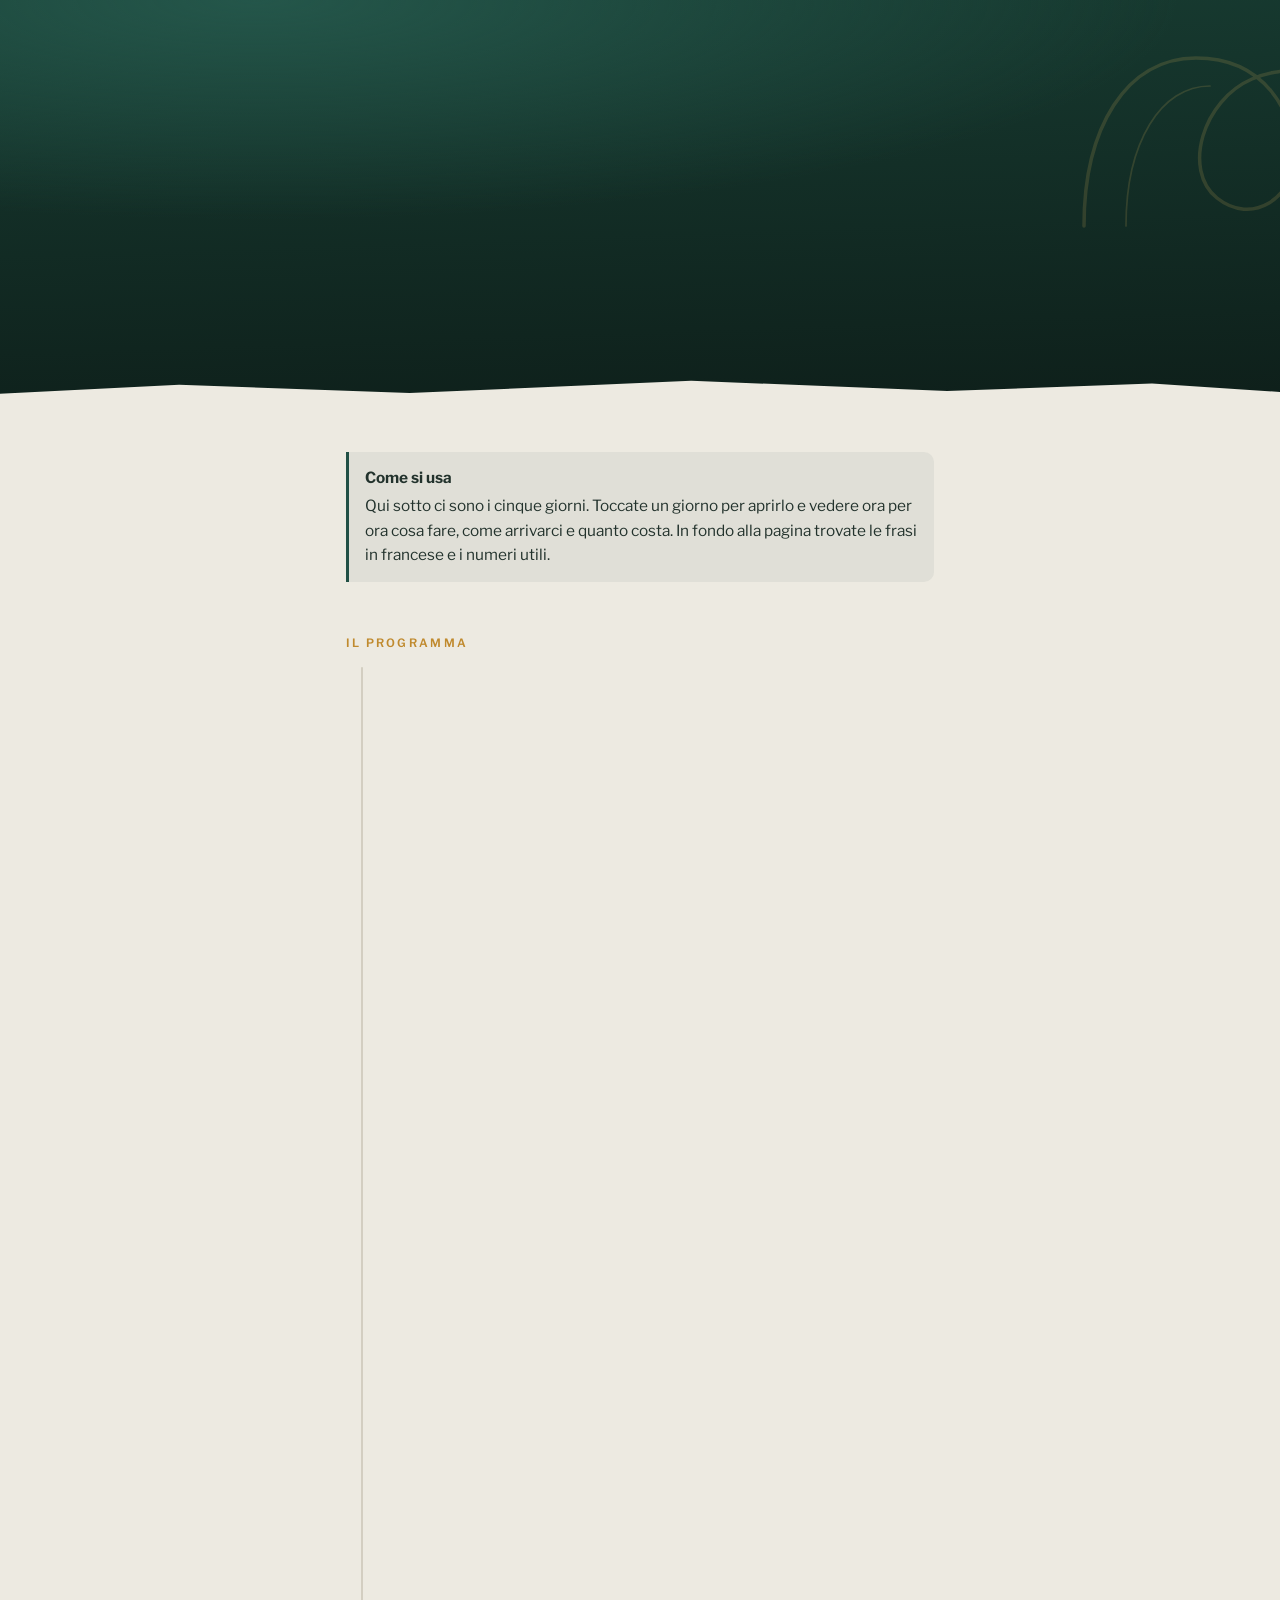
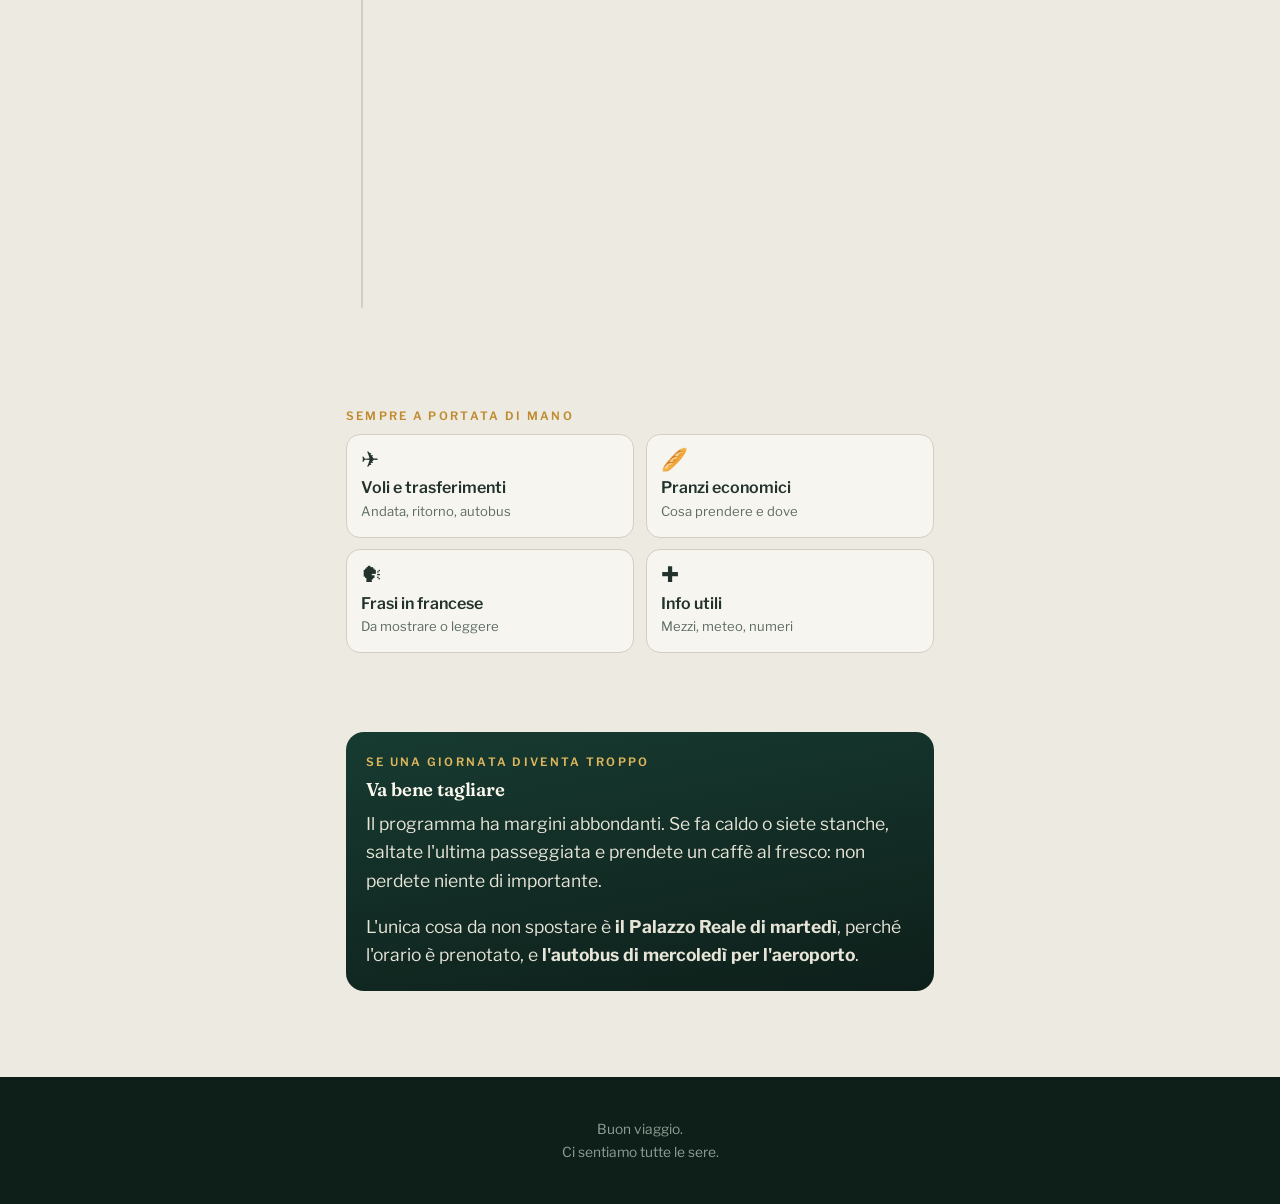
==== index.html @ 73b5b3a3 "Aggiungo index.html" ====
<!doctype html>
<html lang="it">
<head>
<meta charset="utf-8">
<meta name="viewport" content="width=device-width, initial-scale=1">
<meta name="robots" content="noindex, nofollow, noarchive, nosnippet, noimageindex">
<meta name="theme-color" content="#173B31">
<title>Bruxelles e Bruges — 8/12 agosto</title>
<link rel="preconnect" href="https://fonts.googleapis.com">
<link rel="preconnect" href="https://fonts.gstatic.com" crossorigin>
<link href="https://fonts.googleapis.com/css2?family=DM+Mono:wght@400;500&family=Fraunces:SOFT,WONK,opsz,wght@0..100,0..1,9..144,400..700&family=Libre+Franklin:wght@400;500;600;700&display=swap" rel="stylesheet">
<link rel="stylesheet" href="css/style.css">
</head>
<body>

<header class="hero">
  <svg class="hero__flourish" viewBox="0 0 200 200" fill="none" aria-hidden="true">
    <path d="M10 190C10 120 40 70 90 70s70 40 70 70-30 50-55 30-10-70 25-85 60 5 60 5" stroke="#E0B75C" stroke-width="2.5" stroke-linecap="round"/>
    <path d="M40 190c0-60 25-100 60-100" stroke="#E0B75C" stroke-width="1.2" stroke-linecap="round"/>
  </svg>
  <div class="wrap">
    <p class="kicker rise">Mamma &amp; Anna</p>
    <h1 class="rise">Bruxelles<br>e Bruges</h1>
    <p class="lede rise">Cinque giorni, una cosa bella al giorno e tutto il tempo per un caffè.</p>
    <p class="rise"><span class="dates mono">SAB 8 → MER 12 AGOSTO 2026</span></p>
  </div>
</header>

<main>

  <section class="section section--tight">
    <div class="wrap">
      <div class="note note--calm">
        <strong>Come si usa</strong>
        <p>Qui sotto ci sono i cinque giorni. Toccate un giorno per aprirlo e vedere ora per ora cosa fare, come arrivarci e quanto costa. In fondo alla pagina trovate le frasi in francese e i numeri utili.</p>
      </div>
    </div>
  </section>

  <section class="section" style="padding-top:.4rem">
    <div class="wrap">
      <p class="eyebrow">Il programma</p>

      <div class="thread">
        <div class="thread__rail"></div>
        <div class="thread__fill"></div>

        <article class="day">
          <span class="day__node"></span>
          <a class="day__card" href="sabato.html">
            <p class="day__date">SAB 8 AGOSTO <b>giorno 1</b></p>
            <h2 class="day__title">Arrivo, Grand Place e una serata da ballo</h2>
            <p class="day__sub">Si atterra a metà mattina, si lasciano le valigie e si va a piedi nella parte più bella della città. La sera, musica.</p>
            <div class="day__meta">
              <span class="chip">Volo 08:55</span>
              <span class="chip">Solo a piedi</span>
              <span class="chip chip--sun">≈ 28°</span>
            </div>
            <span class="day__go">Apri il giorno
              <svg width="14" height="14" viewBox="0 0 24 24" fill="none" stroke="currentColor" stroke-width="2.4" stroke-linecap="round"><path d="M5 12h13M13 6l6 6-6 6"/></svg>
            </span>
          </a>
        </article>

        <article class="day">
          <span class="day__node"></span>
          <a class="day__card" href="domenica.html">
            <p class="day__date">DOM 9 AGOSTO <b>giorno 2</b></p>
            <h2 class="day__title">L'Atomium al mattino, la festa del Meyboom nel pomeriggio</h2>
            <p class="day__sub">La sfera gigante presto, quando c'è ancora fresco. Poi in centro capita addosso la festa più antica di Bruxelles.</p>
            <div class="day__meta">
              <span class="chip">Atomium</span>
              <span class="chip chip--star">Festa in strada</span>
              <span class="chip chip--sun">≈ 32°</span>
            </div>
            <span class="day__go">Apri il giorno
              <svg width="14" height="14" viewBox="0 0 24 24" fill="none" stroke="currentColor" stroke-width="2.4" stroke-linecap="round"><path d="M5 12h13M13 6l6 6-6 6"/></svg>
            </span>
          </a>
        </article>

        <article class="day">
          <span class="day__node"></span>
          <a class="day__card" href="lunedi.html">
            <p class="day__date">LUN 10 AGOSTO <b>giorno 3</b></p>
            <h2 class="day__title">Bruges in giornata, con calma</h2>
            <p class="day__sub">Un'ora di treno, mezz'ora di battello sui canali e una passeggiata che dalla stazione arriva al centro senza mai tornare indietro.</p>
            <div class="day__meta">
              <span class="chip">Treno</span>
              <span class="chip">Battello</span>
              <span class="chip chip--sun">≈ 26°</span>
            </div>
            <span class="day__go">Apri il giorno
              <svg width="14" height="14" viewBox="0 0 24 24" fill="none" stroke="currentColor" stroke-width="2.4" stroke-linecap="round"><path d="M5 12h13M13 6l6 6-6 6"/></svg>
            </span>
          </a>
        </article>

        <article class="day">
          <span class="day__node"></span>
          <a class="day__card" href="martedi.html">
            <p class="day__date">MAR 11 AGOSTO <b>giorno 4</b></p>
            <h2 class="day__title">Mercatino, panorami e il Palazzo Reale</h2>
            <p class="day__sub">Dal mercato delle pulci si sale in ascensore fino alla vista più bella, e si finisce nelle sale del Re.</p>
            <div class="day__meta">
              <span class="chip">Mercatino</span>
              <span class="chip chip--star">Ingresso alle 15:00</span>
              <span class="chip chip--sun">≈ 28°</span>
            </div>
            <span class="day__go">Apri il giorno
              <svg width="14" height="14" viewBox="0 0 24 24" fill="none" stroke="currentColor" stroke-width="2.4" stroke-linecap="round"><path d="M5 12h13M13 6l6 6-6 6"/></svg>
            </span>
          </a>
        </article>

        <article class="day">
          <span class="day__node"></span>
          <a class="day__card" href="mercoledi.html">
            <p class="day__date">MER 12 AGOSTO <b>giorno 5</b></p>
            <h2 class="day__title">Museo degli strumenti musicali, poi si torna</h2>
            <p class="day__sub">Una mattina al fresco fra settemila strumenti, un ultimo giro per il cioccolato e via verso l'aeroporto.</p>
            <div class="day__meta">
              <span class="chip">Museo</span>
              <span class="chip chip--star">Volo 19:05</span>
              <span class="chip chip--sun">≈ 33°</span>
            </div>
            <span class="day__go">Apri il giorno
              <svg width="14" height="14" viewBox="0 0 24 24" fill="none" stroke="currentColor" stroke-width="2.4" stroke-linecap="round"><path d="M5 12h13M13 6l6 6-6 6"/></svg>
            </span>
          </a>
        </article>

      </div>
    </div>
  </section>

  <section class="section section--tight">
    <div class="wrap">
      <p class="eyebrow">Sempre a portata di mano</p>
      <div class="grid">
        <a class="tile" href="viaggio.html">
          <span class="tile__icon">✈︎</span>
          <span class="tile__name">Voli e trasferimenti</span>
          <span class="tile__sub">Andata, ritorno, autobus</span>
        </a>
        <a class="tile" href="pranzi.html">
          <span class="tile__icon">🥖</span>
          <span class="tile__name">Pranzi economici</span>
          <span class="tile__sub">Cosa prendere e dove</span>
        </a>
        <a class="tile" href="frasi.html">
          <span class="tile__icon">🗣</span>
          <span class="tile__name">Frasi in francese</span>
          <span class="tile__sub">Da mostrare o leggere</span>
        </a>
        <a class="tile" href="info.html">
          <span class="tile__icon">✚</span>
          <span class="tile__name">Info utili</span>
          <span class="tile__sub">Mezzi, meteo, numeri</span>
        </a>
      </div>
    </div>
  </section>

  <section class="section section--tight">
    <div class="wrap">
      <div class="panel">
        <p class="eyebrow">Se una giornata diventa troppo</p>
        <h3>Va bene tagliare</h3>
        <p>Il programma ha margini abbondanti. Se fa caldo o siete stanche, saltate l'ultima passeggiata e prendete un caffè al fresco: non perdete niente di importante.</p>
        <p style="margin-bottom:0">L'unica cosa da non spostare è <strong>il Palazzo Reale di martedì</strong>, perché l'orario è prenotato, e <strong>l'autobus di mercoledì per l'aeroporto</strong>.</p>
      </div>
    </div>
  </section>

</main>

<footer class="foot">
  <div class="wrap">
    <p style="margin:0">Buon viaggio.<br>Ci sentiamo tutte le sere.</p>
  </div>
</footer>

<script src="js/main.js"></script>
</body>
</html>
---- css/style.css ----
/* ============================================================
   Bruxelles & Bruges — foglio di stile
   Palette: brasserie Art Nouveau (verde bottiglia, ottone, carta)
   ============================================================ */

:root{
  --ink:      #0E1F1A;
  --green:    #173B31;
  --green-2:  #215045;
  --brass:    #C08A2E;
  --brass-lt: #E0B75C;
  --paper:    #EDEAE1;
  --paper-2:  #F7F5EF;
  --text:     #22322C;
  --muted:    #5C6B64;
  --oxblood:  #8A3324;
  --line:     #D3CEC1;

  --sp: clamp(1.1rem, 5vw, 1.6rem);
  --radius: 14px;
  --shadow: 0 2px 10px rgba(14,31,26,.07), 0 12px 28px rgba(14,31,26,.06);
}

*,*::before,*::after{ box-sizing:border-box; }

html{ -webkit-text-size-adjust:100%; scroll-behavior:smooth; }

body{
  margin:0;
  background:var(--paper);
  color:var(--text);
  font-family:"Libre Franklin", system-ui, -apple-system, "Segoe UI", sans-serif;
  font-size:17.5px;
  line-height:1.62;
  -webkit-font-smoothing:antialiased;
  overflow-x:hidden;
}

h1,h2,h3{
  font-family:"Fraunces","Iowan Old Style",Georgia,serif;
  font-variation-settings:"SOFT" 20,"WONK" 1;
  font-weight:600;
  line-height:1.12;
  letter-spacing:-.01em;
  margin:0 0 .5em;
}

h1{ font-size:clamp(2.1rem,9.5vw,3rem); }
h2{ font-size:clamp(1.45rem,6vw,1.9rem); }
h3{ font-size:1.16rem; }

p{ margin:0 0 1em; }
a{ color:var(--green-2); }

.wrap{ width:100%; max-width:640px; margin-inline:auto; padding-inline:var(--sp); }

/* ---------- etichette / occhielli ---------- */
.eyebrow{
  font-size:.72rem;
  font-weight:600;
  text-transform:uppercase;
  letter-spacing:.2em;
  color:var(--brass);
  margin:0 0 .7em;
}
.mono{
  font-family:"DM Mono","SFMono-Regular",ui-monospace,Menlo,monospace;
  font-size:.86em;
  letter-spacing:.01em;
}

/* ============================================================
   Barra superiore
   ============================================================ */
.topbar{
  position:sticky; top:0; z-index:50;
  background:rgba(23,59,49,.96);
  backdrop-filter:saturate(140%) blur(8px);
  border-bottom:1px solid rgba(224,183,92,.28);
}
.topbar__in{
  display:flex; align-items:center; gap:.7rem;
  min-height:54px;
  max-width:640px; margin-inline:auto; padding-inline:var(--sp);
}
.topbar a.back{
  display:inline-flex; align-items:center; gap:.45rem;
  color:var(--brass-lt); text-decoration:none;
  font-size:.92rem; font-weight:600;
  padding:.55rem .2rem;
}
.topbar a.back:hover{ color:#fff; }
.topbar__title{
  color:#EFEDE4; font-size:.92rem; font-weight:500;
  margin-left:auto; opacity:.85;
}

/* ============================================================
   Copertina
   ============================================================ */
.hero{
  position:relative;
  background:
    radial-gradient(120% 90% at 20% 0%, #24564A 0%, transparent 60%),
    linear-gradient(178deg,var(--green) 0%, var(--ink) 100%);
  color:#F2EFE5;
  padding:calc(var(--sp) * 2.4) 0 calc(var(--sp) * 2.1);
  overflow:hidden;
}
.hero::after{
  content:""; position:absolute; inset:auto 0 -1px 0; height:34px;
  background:var(--paper);
  clip-path:polygon(0 100%,0 60%,14% 34%,32% 58%,54% 22%,74% 52%,90% 30%,100% 55%,100% 100%);
  opacity:.999;
}
.hero__flourish{
  position:absolute; right:-70px; top:-40px;
  width:280px; height:280px; opacity:.16; pointer-events:none;
}
.hero h1{ color:#FBF8EE; margin-bottom:.35em; }
.hero .kicker{
  color:var(--brass-lt); font-weight:600;
  letter-spacing:.18em; text-transform:uppercase; font-size:.74rem;
  margin:0 0 1.1em;
}
.hero .lede{ color:#D8DFD8; font-size:1.06rem; margin-bottom:0; max-width:34ch; }
.hero .dates{
  display:inline-block; margin-top:1.4rem;
  border:1px solid rgba(224,183,92,.45); border-radius:99px;
  padding:.42rem 1rem; color:var(--brass-lt);
}

/* animazione di entrata */
.rise{ opacity:0; transform:translateY(14px); }
.loaded .rise{ animation:rise .75s cubic-bezier(.22,.8,.3,1) forwards; }
.loaded .rise:nth-child(2){ animation-delay:.09s; }
.loaded .rise:nth-child(3){ animation-delay:.18s; }
.loaded .rise:nth-child(4){ animation-delay:.27s; }
.loaded .rise:nth-child(5){ animation-delay:.36s; }
@keyframes rise{ to{ opacity:1; transform:none; } }

/* ============================================================
   Sezioni
   ============================================================ */
.section{ padding:calc(var(--sp) * 1.9) 0; }
.section--tight{ padding:calc(var(--sp) * 1.1) 0; }

.rule{
  border:0; height:1px; background:var(--line);
  margin:calc(var(--sp) * 1.3) 0;
}

/* ============================================================
   Filo dei giorni (elemento distintivo)
   ============================================================ */
.thread{ position:relative; padding-left:44px; }
.thread__rail{
  position:absolute; left:15px; top:6px; bottom:6px; width:2px;
  background:var(--line); border-radius:2px;
}
.thread__fill{
  position:absolute; left:15px; top:6px; width:2px; height:0;
  background:linear-gradient(180deg,var(--brass-lt),var(--brass));
  border-radius:2px;
  transition:height .18s linear;
}

.day{
  position:relative;
  margin-bottom:1.05rem;
  opacity:0; transform:translateY(18px);
  transition:opacity .6s ease, transform .6s cubic-bezier(.22,.8,.3,1);
}
.day.is-in{ opacity:1; transform:none; }

.day__node{
  position:absolute; left:-36px; top:22px;
  width:15px; height:15px; border-radius:50%;
  background:var(--paper); border:2px solid var(--line);
  transition:border-color .45s ease, background .45s ease, box-shadow .45s ease;
}
.day.is-in .day__node{
  border-color:var(--brass);
  background:var(--brass-lt);
  box-shadow:0 0 0 5px rgba(192,138,46,.14);
}

.day__card{
  display:block;
  background:var(--paper-2);
  border:1px solid var(--line);
  border-radius:var(--radius);
  padding:1.15rem 1.15rem 1.2rem;
  text-decoration:none; color:inherit;
  box-shadow:var(--shadow);
  transition:transform .25s cubic-bezier(.22,.8,.3,1), box-shadow .25s ease, border-color .25s ease;
}
.day__card:active{ transform:scale(.988); }
.day__card:hover{ border-color:var(--brass); }

.day__date{
  font-family:"DM Mono",ui-monospace,monospace;
  font-size:.78rem; letter-spacing:.06em;
  color:var(--brass); text-transform:uppercase;
  display:flex; align-items:baseline; gap:.5rem; margin-bottom:.45rem;
}
.day__date b{ color:var(--muted); font-weight:500; }
.day__title{
  font-family:"Fraunces",Georgia,serif;
  font-variation-settings:"SOFT" 20,"WONK" 1;
  font-size:1.42rem; font-weight:600; line-height:1.15;
  margin:0 0 .35rem;
}
.day__sub{ color:var(--muted); font-size:.97rem; margin:0; }
.day__meta{
  display:flex; flex-wrap:wrap; gap:.4rem;
  margin-top:.85rem;
}
.chip{
  font-size:.76rem; font-weight:600; letter-spacing:.02em;
  padding:.28rem .62rem; border-radius:99px;
  background:rgba(23,59,49,.07); color:var(--green-2);
  border:1px solid rgba(23,59,49,.1);
}
.chip--sun{ background:rgba(192,138,46,.14); color:#8A6414; border-color:rgba(192,138,46,.25); }
.chip--star{ background:rgba(138,51,36,.1); color:var(--oxblood); border-color:rgba(138,51,36,.2); }
.day__go{
  margin-top:.9rem; font-size:.88rem; font-weight:600;
  color:var(--green-2); display:inline-flex; align-items:center; gap:.35rem;
}
.day__go svg{ transition:transform .25s ease; }
.day__card:hover .day__go svg{ transform:translateX(3px); }

/* ============================================================
   Tappe (fisarmonica)
   ============================================================ */
.stop{
  background:var(--paper-2);
  border:1px solid var(--line);
  border-radius:var(--radius);
  margin-bottom:.8rem;
  overflow:hidden;
  box-shadow:0 1px 3px rgba(14,31,26,.05);
}
.stop > summary{
  list-style:none; cursor:pointer;
  padding:1rem 1.05rem;
  display:flex; gap:.85rem; align-items:flex-start;
}
.stop > summary::-webkit-details-marker{ display:none; }
.stop > summary:focus-visible{ outline:3px solid var(--brass); outline-offset:-3px; }

.stop__time{
  font-family:"DM Mono",ui-monospace,monospace;
  font-size:.79rem; color:var(--brass);
  background:rgba(192,138,46,.12);
  border-radius:6px; padding:.2rem .4rem;
  white-space:nowrap; margin-top:.15rem;
}
.stop__head{ flex:1; min-width:0; }
.stop__name{ font-weight:600; font-size:1.05rem; display:block; line-height:1.3; }
.stop__hint{ color:var(--muted); font-size:.9rem; display:block; margin-top:.15rem; }
.stop__chev{
  flex:none; margin-top:.35rem; color:var(--muted);
  transition:transform .3s cubic-bezier(.22,.8,.3,1);
}
.stop[open] > summary .stop__chev{ transform:rotate(90deg); color:var(--brass); }
.stop[open] > summary{ background:rgba(192,138,46,.06); }

.stop__body{ padding:.2rem 1.05rem 1.15rem; }
.stop[open] .stop__body{ animation:unfold .34s cubic-bezier(.22,.8,.3,1); }
@keyframes unfold{ from{ opacity:0; transform:translateY(-6px); } to{ opacity:1; transform:none; } }

.field{ margin:0 0 1rem; }
.field:last-child{ margin-bottom:0; }
.field__label{
  font-size:.7rem; font-weight:700; text-transform:uppercase;
  letter-spacing:.14em; color:var(--brass);
  display:block; margin-bottom:.3rem;
}
.field p{ margin:0 0 .6em; }
.field p:last-child{ margin-bottom:0; }
.field ul{ margin:.2em 0 0; padding-left:1.15em; }
.field li{ margin-bottom:.35em; }

/* ============================================================
   Riquadri di avviso
   ============================================================ */
.note{
  border-left:3px solid var(--brass);
  background:rgba(192,138,46,.09);
  border-radius:0 10px 10px 0;
  padding:.85rem 1rem;
  margin:1.1rem 0;
  font-size:.96rem;
}
.note--warn{ border-left-color:var(--oxblood); background:rgba(138,51,36,.08); }
.note--calm{ border-left-color:var(--green-2); background:rgba(23,59,49,.06); }
.note strong{ display:block; margin-bottom:.2rem; }
.note p:last-child{ margin-bottom:0; }

/* ============================================================
   Blocco verde (piano B, riepiloghi)
   ============================================================ */
.panel{
  background:linear-gradient(170deg,var(--green) 0%,var(--ink) 100%);
  color:#E7E4D8;
  border-radius:18px;
  padding:1.35rem 1.25rem;
  margin:1.4rem 0;
}
.panel h2,.panel h3{ color:#FBF8EE; }
.panel .eyebrow{ color:var(--brass-lt); }
.panel a{ color:var(--brass-lt); }
.panel ul{ padding-left:1.15em; margin:.4em 0 0; }
.panel li{ margin-bottom:.45em; }

/* ============================================================
   Riquadri indirizzo / telefono
   ============================================================ */
.card{
  background:var(--paper-2); border:1px solid var(--line);
  border-radius:var(--radius); padding:1rem 1.05rem; margin-bottom:.8rem;
}
.card h3{ margin-bottom:.3rem; }
.addr{
  font-family:"DM Mono",ui-monospace,monospace;
  font-size:.94rem; line-height:1.5;
  background:rgba(23,59,49,.05);
  border:1px dashed var(--line);
  border-radius:10px; padding:.7rem .8rem;
  margin:.6rem 0;
  word-break:break-word;
  white-space:pre-line;
}
.tel{
  display:inline-flex; align-items:center; gap:.45rem;
  background:var(--green); color:#F5F2E7 !important;
  text-decoration:none; font-weight:600; font-size:.95rem;
  padding:.6rem 1rem; border-radius:99px;
  margin-top:.3rem;
}
.tel:active{ transform:scale(.97); }
.tel--sos{ background:var(--oxblood); }

/* ============================================================
   Frasi in francese
   ============================================================ */
.phrase{
  border-bottom:1px solid var(--line);
  padding:.9rem 0;
}
.phrase:last-child{ border-bottom:0; }
.phrase__fr{
  font-family:"Fraunces",Georgia,serif;
  font-variation-settings:"SOFT" 20,"WONK" 1;
  font-size:1.14rem; color:var(--green); font-weight:600;
  margin:0 0 .2rem;
}
.phrase__it{ color:var(--muted); font-size:.94rem; margin:0; }

/* ============================================================
   Navigazione a griglia (home)
   ============================================================ */
.grid{ display:grid; grid-template-columns:1fr 1fr; gap:.7rem; }
.tile{
  display:flex; flex-direction:column; justify-content:flex-end;
  min-height:104px;
  background:var(--paper-2); border:1px solid var(--line);
  border-radius:var(--radius); padding:.9rem;
  text-decoration:none; color:inherit;
  transition:border-color .2s ease, transform .2s ease;
}
.tile:active{ transform:scale(.98); }
.tile:hover{ border-color:var(--brass); }
.tile__icon{ font-size:1.35rem; line-height:1; margin-bottom:auto; }
.tile__name{ font-weight:600; font-size:1rem; }
.tile__sub{ color:var(--muted); font-size:.82rem; }

/* ============================================================
   Piè di pagina
   ============================================================ */
.foot{
  background:var(--ink); color:#8FA096;
  padding:calc(var(--sp) * 1.6) 0; margin-top:calc(var(--sp) * 1.4);
  font-size:.86rem; text-align:center;
}
.foot a{ color:var(--brass-lt); }

/* prossimo / precedente */
.pager{ display:flex; gap:.7rem; margin-top:1.6rem; }
.pager a{
  flex:1; text-align:center;
  border:1px solid var(--line); border-radius:99px;
  padding:.8rem .6rem; text-decoration:none;
  font-weight:600; font-size:.92rem; color:var(--green-2);
  background:var(--paper-2);
}
.pager a:active{ transform:scale(.98); }

/* accessibilità */
:focus-visible{ outline:3px solid var(--brass); outline-offset:2px; border-radius:4px; }

@media (prefers-reduced-motion: reduce){
  *{ animation-duration:.001ms !important; transition-duration:.001ms !important; }
  html{ scroll-behavior:auto; }
  .rise,.day{ opacity:1 !important; transform:none !important; }
}
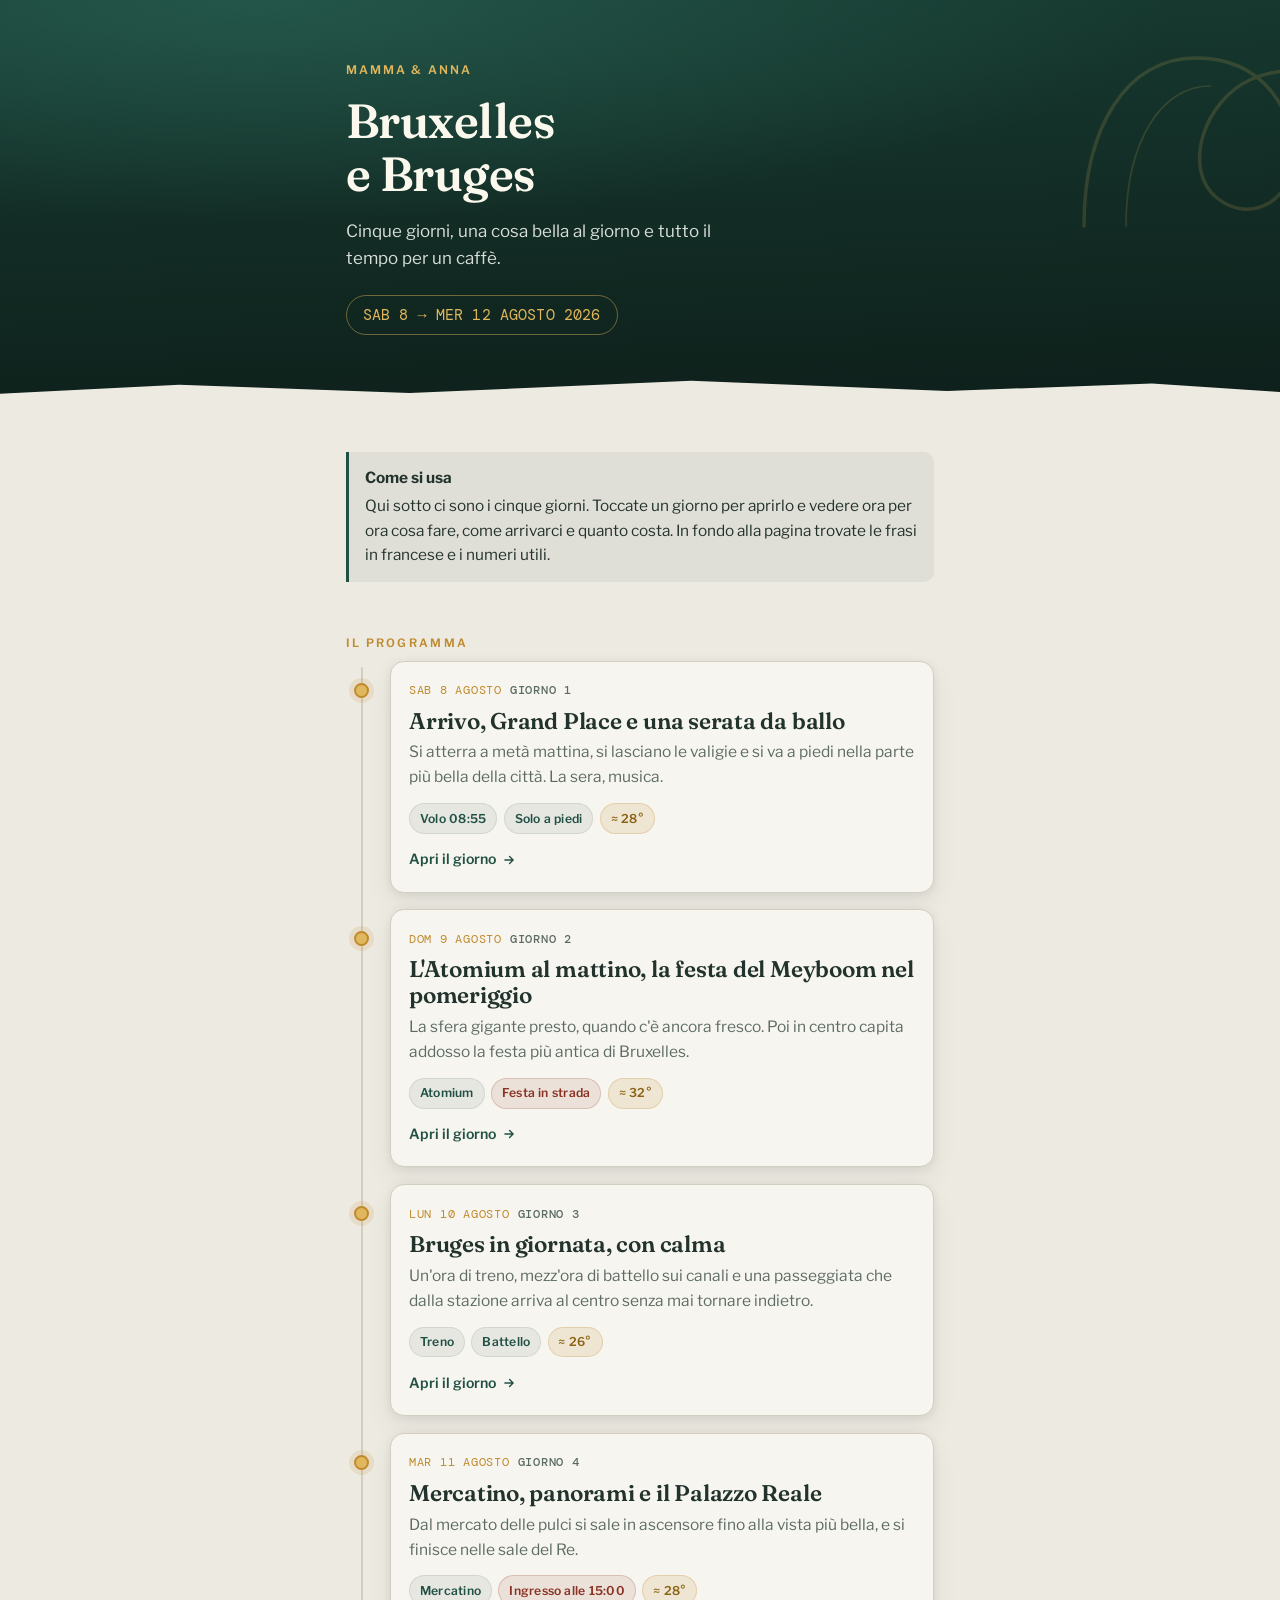
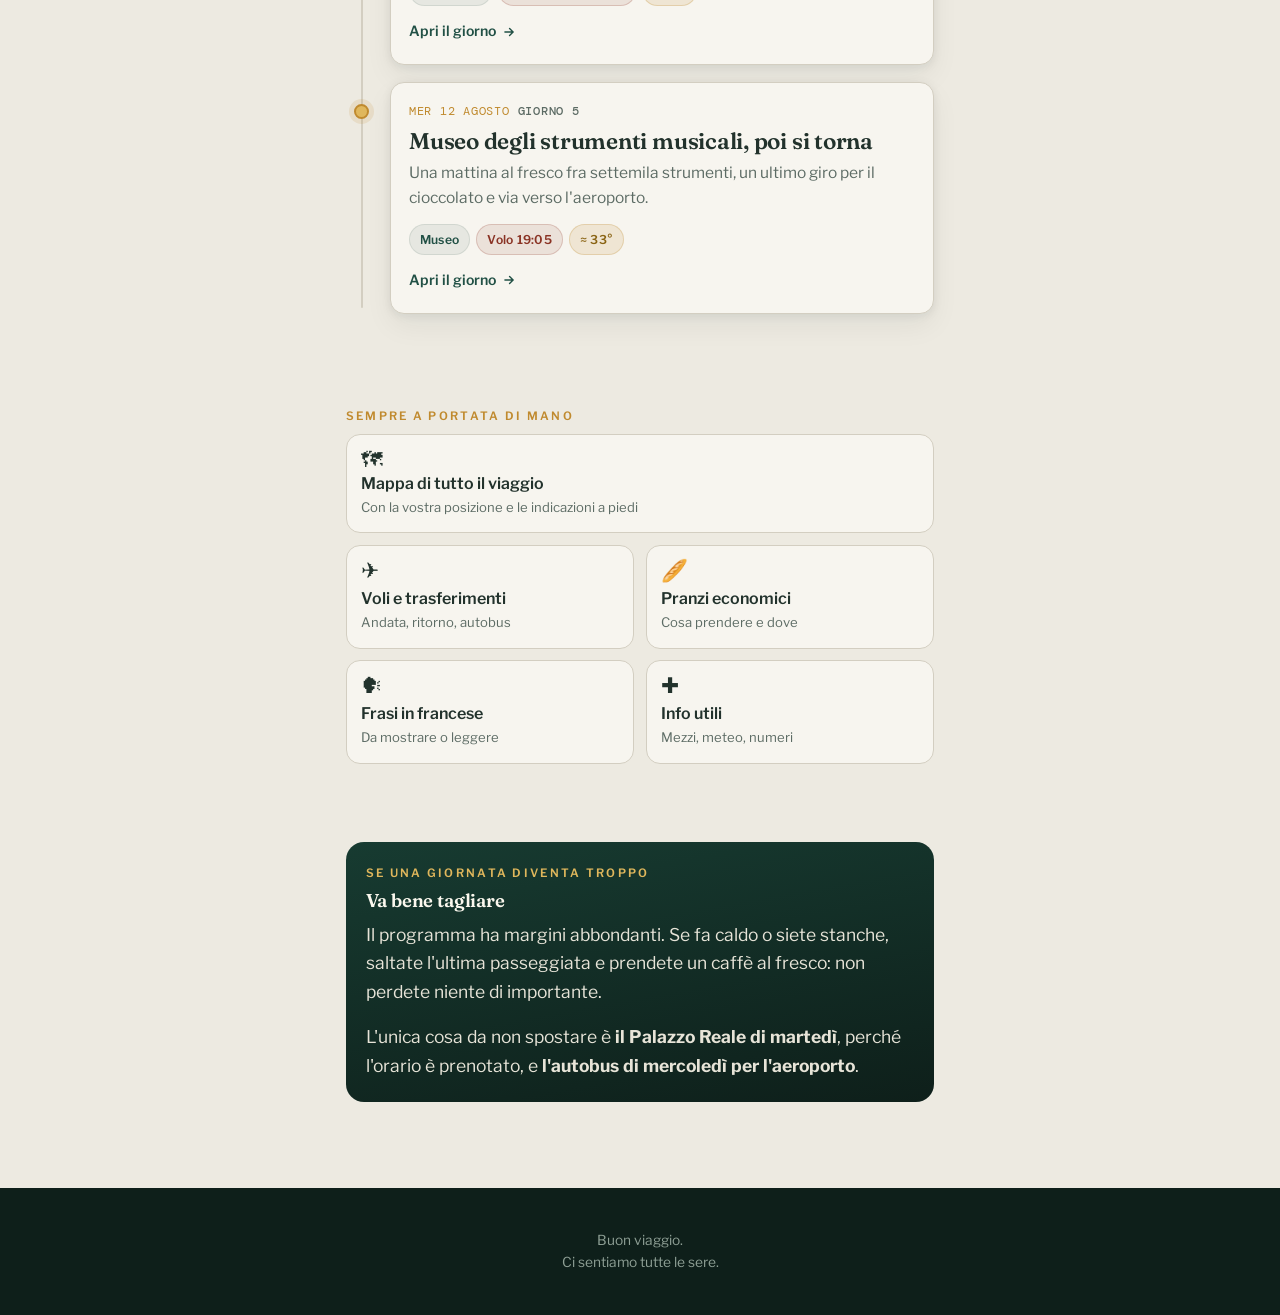
==== commit 83a6f544: "Aggiungo index.html" ====
--- a/index.html
+++ b/index.html
@@ -138,6 +138,11 @@
     <div class="wrap">
       <p class="eyebrow">Sempre a portata di mano</p>
       <div class="grid">
+        <a class="tile" href="mappa.html" style="grid-column:1 / -1; min-height:88px">
+          <span class="tile__icon">🗺</span>
+          <span class="tile__name">Mappa di tutto il viaggio</span>
+          <span class="tile__sub">Con la vostra posizione e le indicazioni a piedi</span>
+        </a>
         <a class="tile" href="viaggio.html">
           <span class="tile__icon">✈︎</span>
           <span class="tile__name">Voli e trasferimenti</span>
--- a/css/style.css
+++ b/css/style.css
@@ -344,6 +344,21 @@
 .tel--sos{ background:var(--oxblood); }
 
 /* ============================================================
+   Tasto "Portami lì" dentro le tappe
+   ============================================================ */
+.gobtn{
+  display:flex; align-items:center; justify-content:center; gap:.5rem;
+  width:100%; margin-top:1.1rem;
+  background:var(--green); color:#F5F2E7 !important;
+  text-decoration:none; font-weight:600; font-size:.95rem;
+  padding:.85rem 1rem; border-radius:12px;
+  border:1px solid var(--ink);
+}
+.gobtn:active{ transform:scale(.985); }
+.gobtn svg{ flex:none; }
+.gobtn small{ display:block; font-weight:400; opacity:.75; font-size:.78rem; }
+
+/* ============================================================
    Frasi in francese
    ============================================================ */
 .phrase{
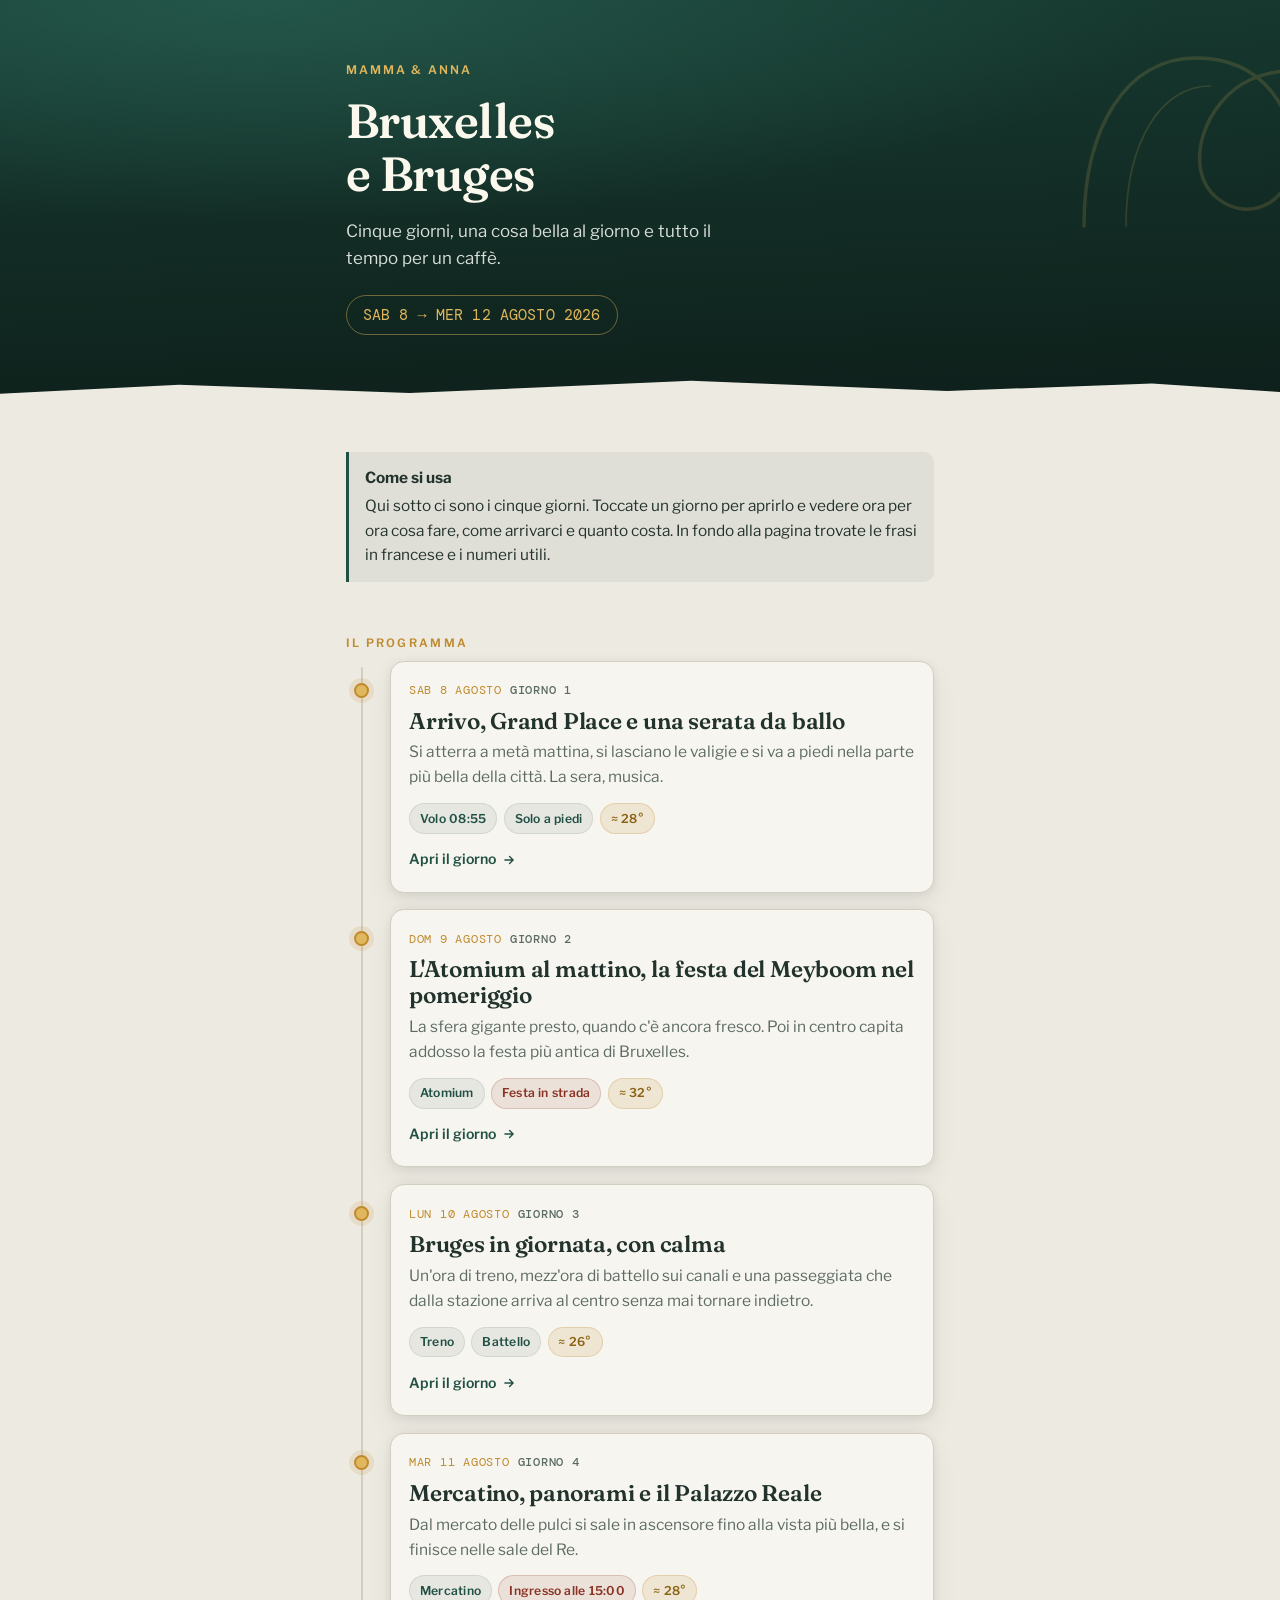
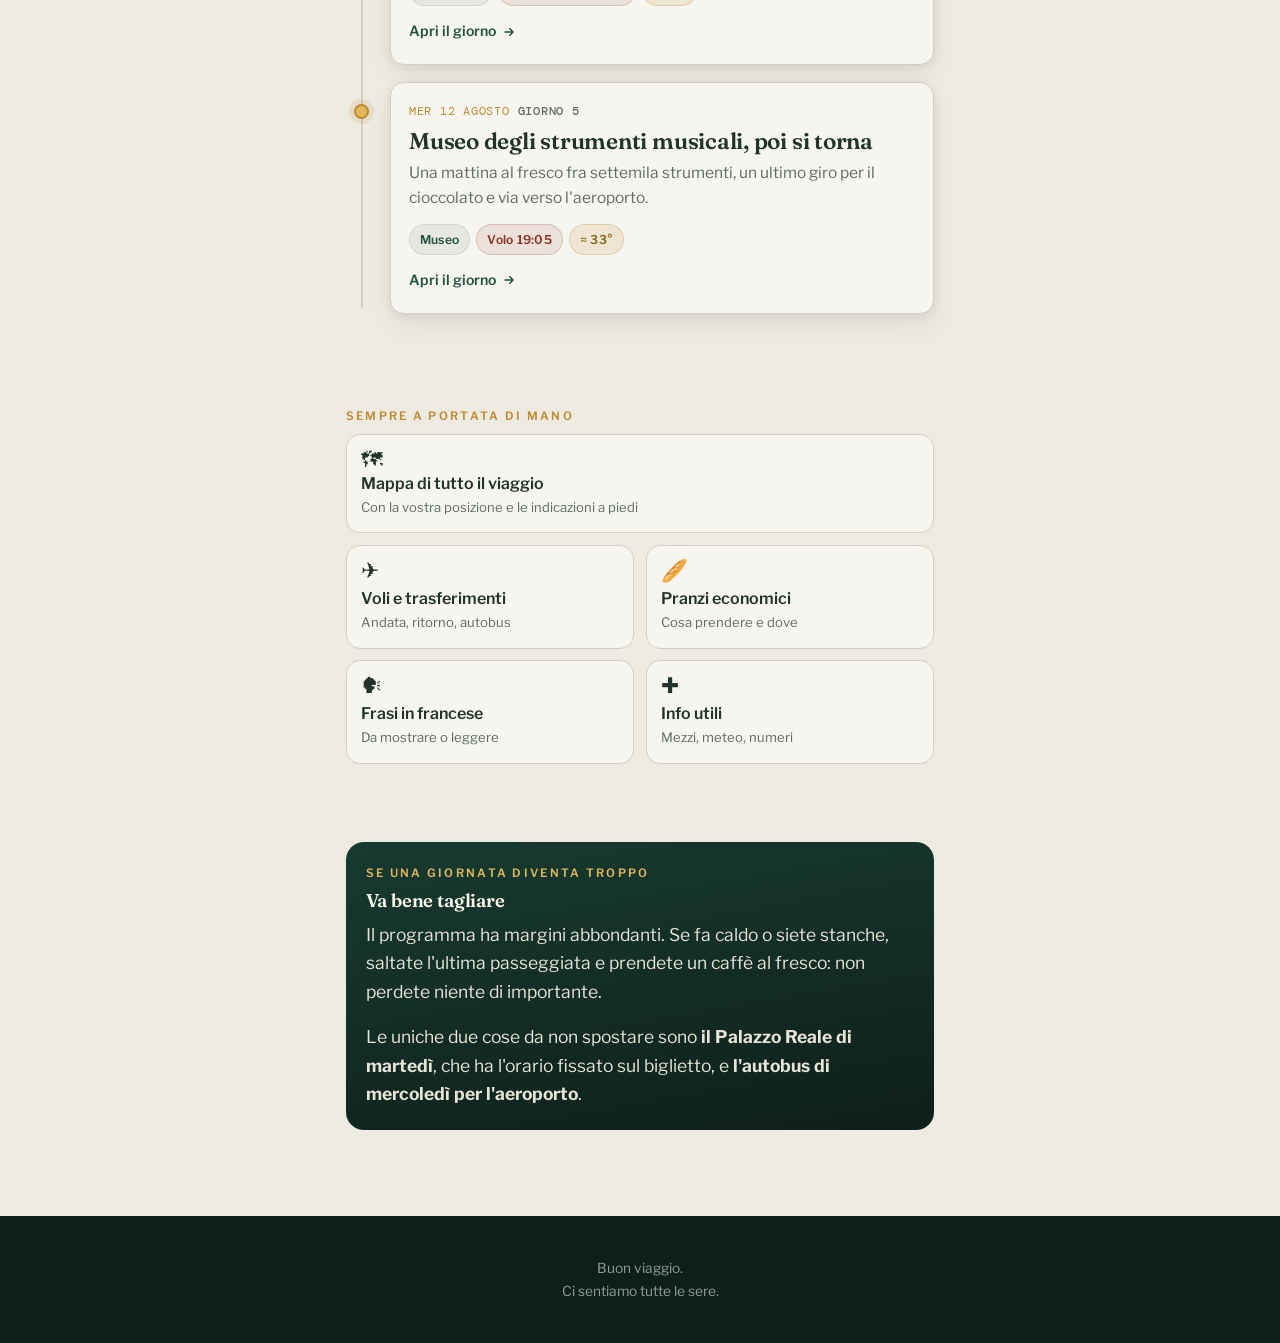
==== commit 026b8de8: "Aggiungo index.html" ====
--- a/index.html
+++ b/index.html
@@ -173,7 +173,7 @@
         <p class="eyebrow">Se una giornata diventa troppo</p>
         <h3>Va bene tagliare</h3>
         <p>Il programma ha margini abbondanti. Se fa caldo o siete stanche, saltate l'ultima passeggiata e prendete un caffè al fresco: non perdete niente di importante.</p>
-        <p style="margin-bottom:0">L'unica cosa da non spostare è <strong>il Palazzo Reale di martedì</strong>, perché l'orario è prenotato, e <strong>l'autobus di mercoledì per l'aeroporto</strong>.</p>
+        <p style="margin-bottom:0">Le uniche due cose da non spostare sono <strong>il Palazzo Reale di martedì</strong>, che ha l'orario fissato sul biglietto, e <strong>l'autobus di mercoledì per l'aeroporto</strong>.</p>
       </div>
     </div>
   </section>
